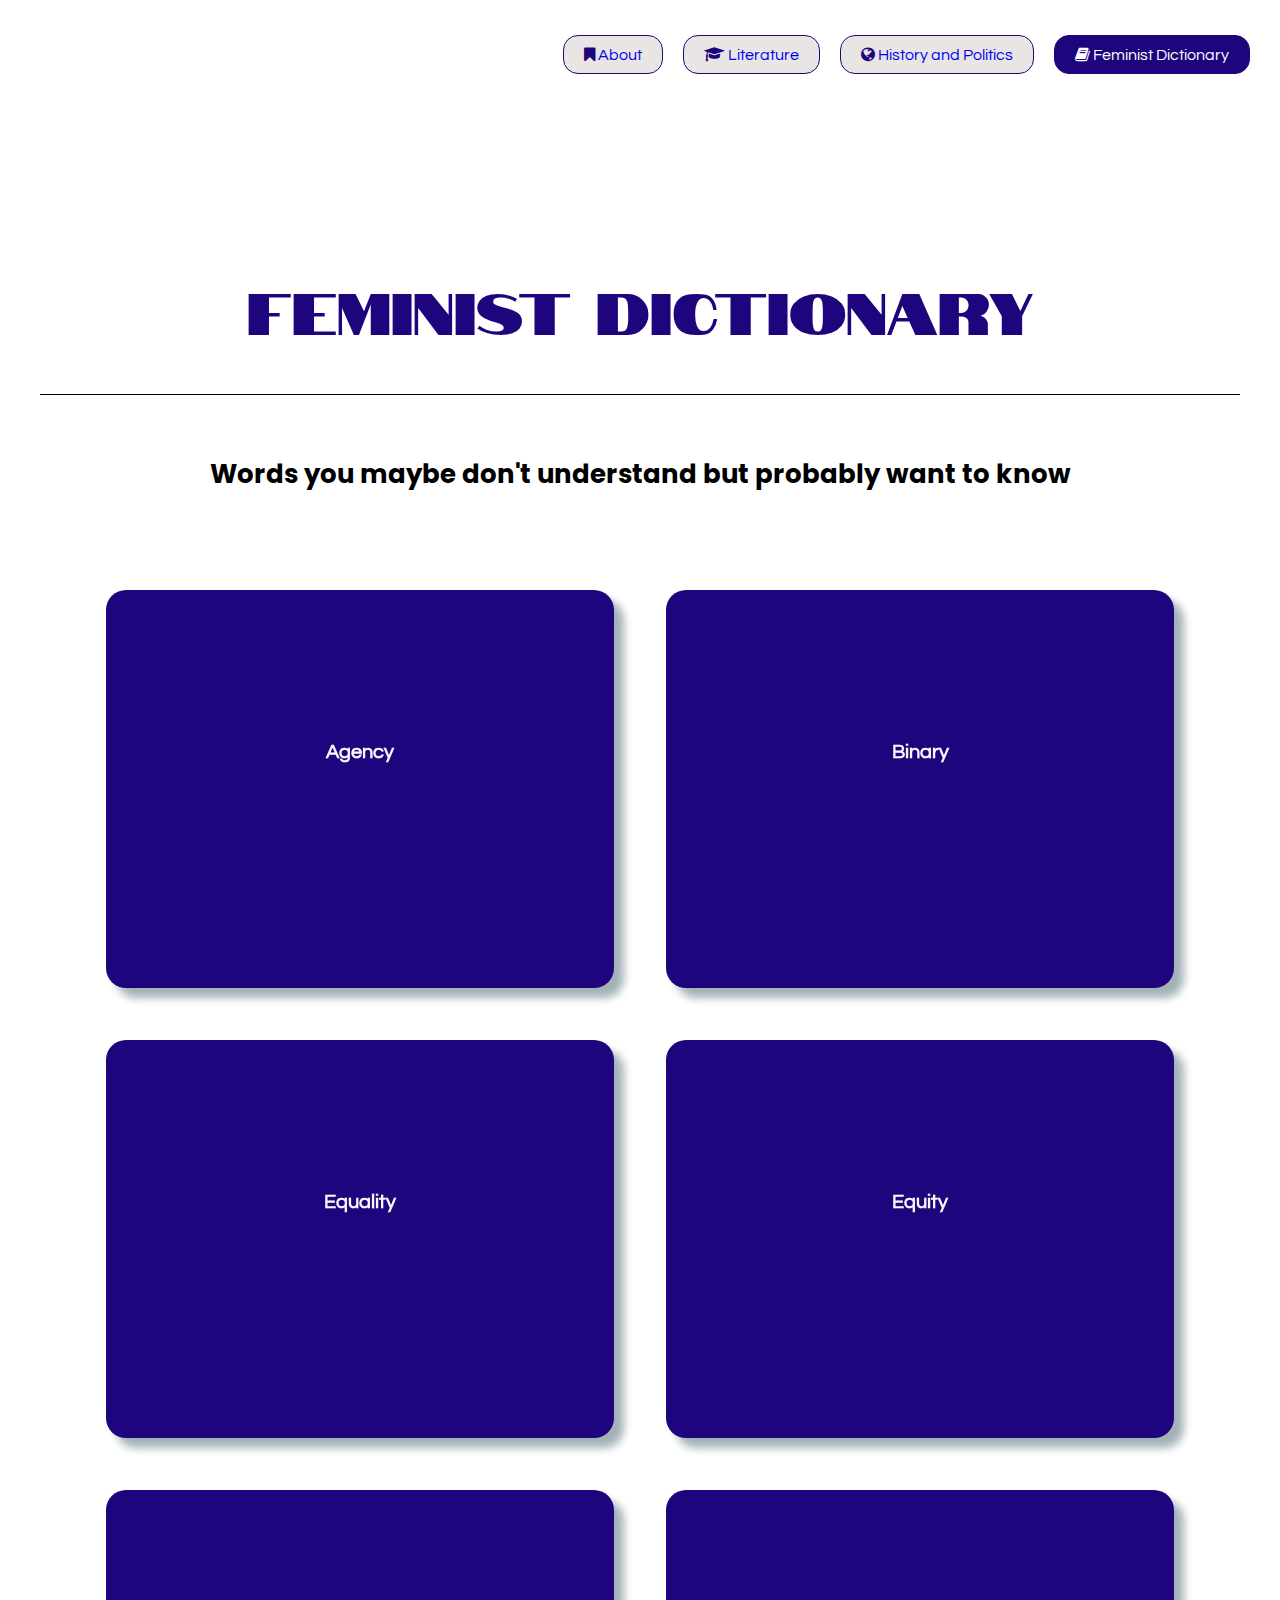
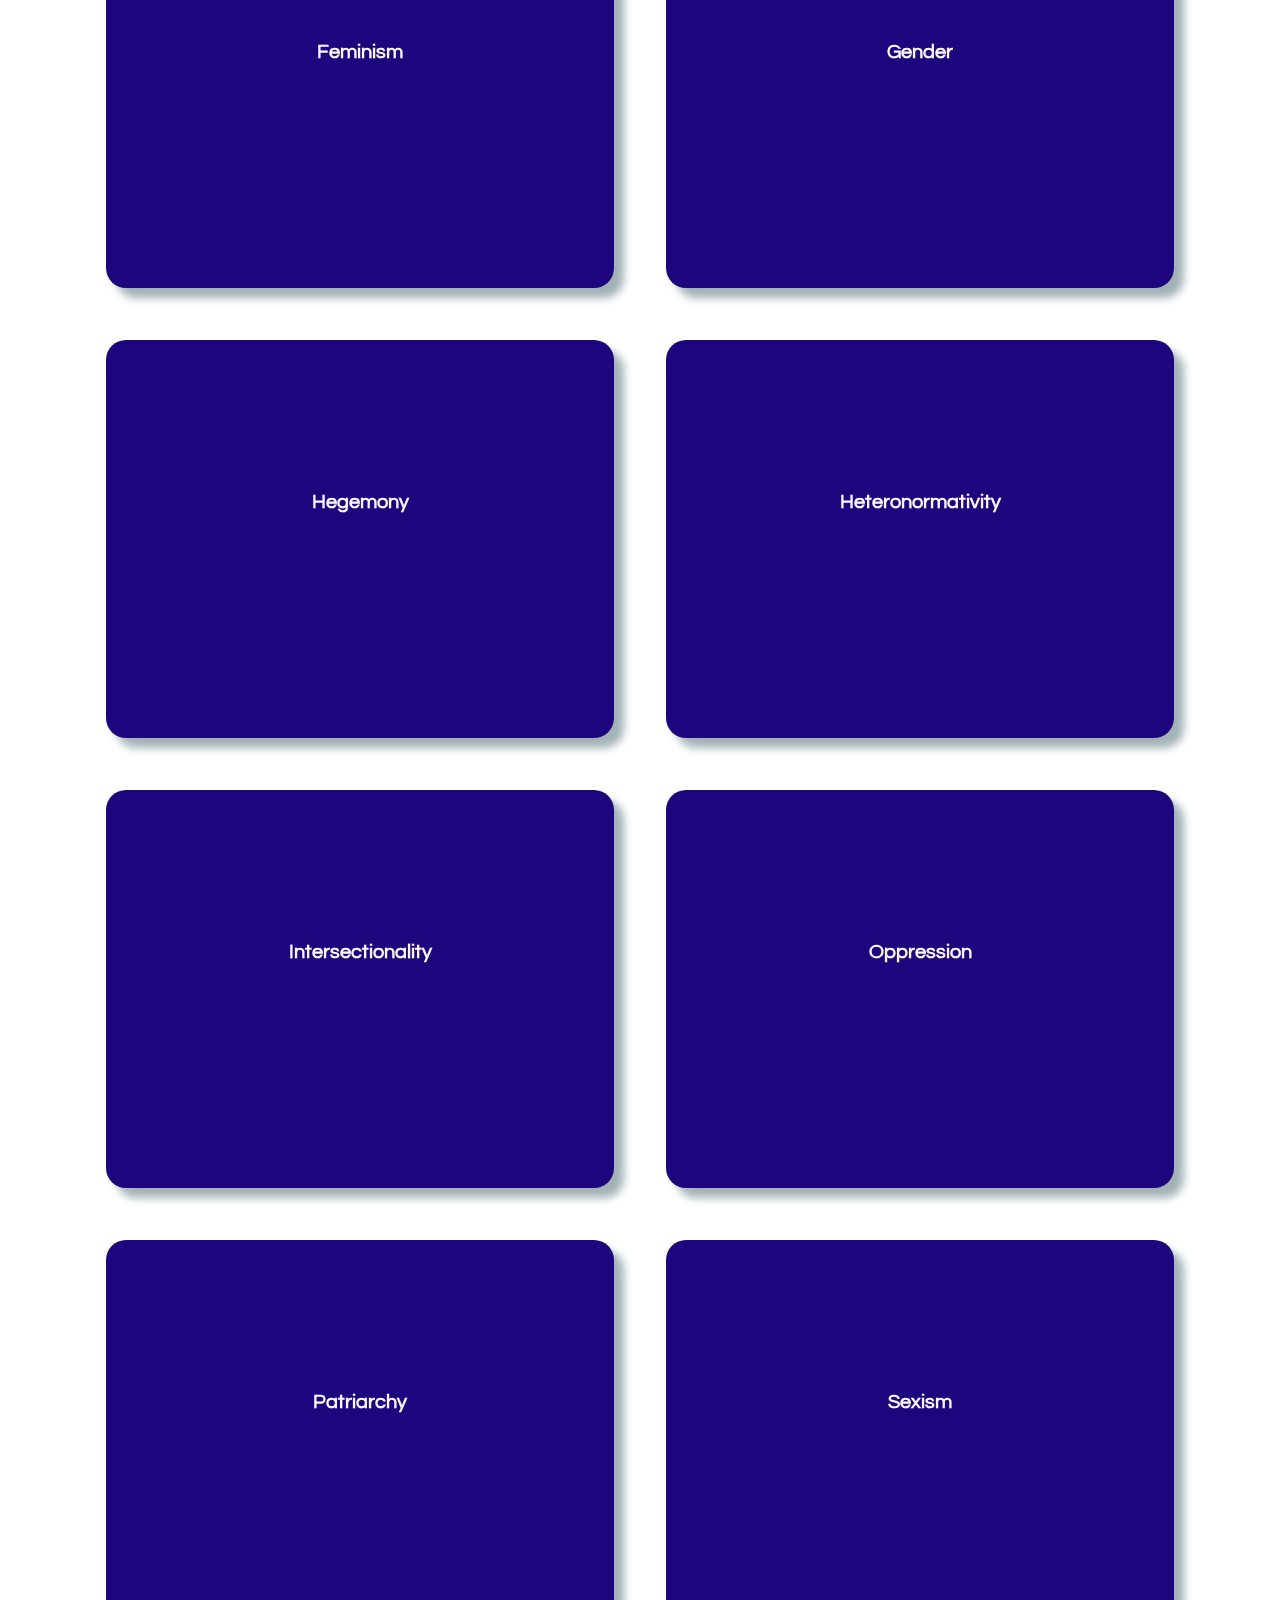
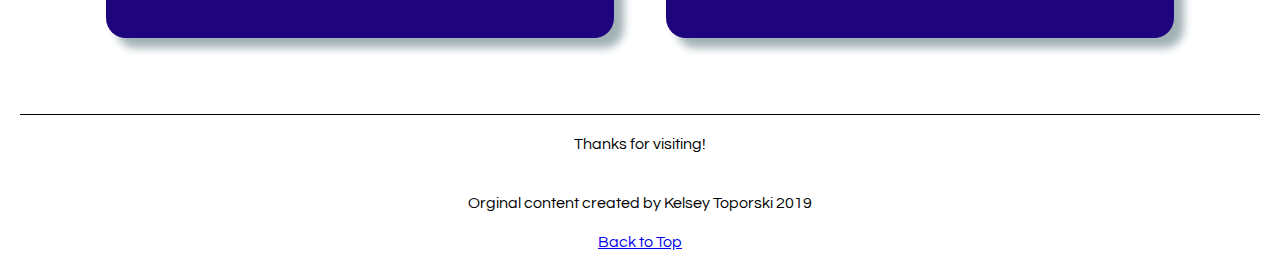
==== femdict.html @ 6056dc14 "Add files via upload" ====
<!DOCTYPE html>
<html lang="en">
<head>
  <meta charset="UTF-8">

  <meta name="viewport" content="width=device-width, initial-scale=1.0">

  <!-- connects to the stylesheets -->
  <link rel="stylesheet" href="css/reset.css">
  <link rel="stylesheet" href="css/style.css">

  <!-- connect to a Google font -->
  <link href="https://fonts.googleapis.com/css?family=Monoton" rel="stylesheet">
  <link href="https://fonts.googleapis.com/css?family=Notable" rel="stylesheet">
  <link href="https://fonts.googleapis.com/css?family=Poppins" rel="stylesheet">
  <link href="https://fonts.googleapis.com/css?family=Questrial" rel="stylesheet">
  <link href="https://fonts.googleapis.com/css?family=Heebo" rel="stylesheet">
  <!-- connect to a Font Aweseom font -->
  <link rel="stylesheet" href="https://cdnjs.cloudflare.com/ajax/libs/font-awesome/4.7.0/css/font-awesome.min.css">
  <!-- connect to a favicon -->

  <title>Women's Web - Dictionary</title>
</head>

<body>
  <a href="#main" class="skip">Skip to main content</a>
  <header>
    <nav>
        <ul>
          <li><a href="index.html"><i class="fa fa-bookmark"></i> About</a></li>
          <li><a href="literature.html"><i class="fa fa-graduation-cap"></i> Literature</a></li>
          <li><a href="history.html"><i class="fa fa-globe"></i> History and Politics</a></li>
          <li><a class="current" href="femdict.html"><i class="fa fa-book active"></i> Feminist Dictionary</a></li>
        </ul>
    </nav>
      <!-- definitions from meriam webster -->
      <!-- interpretations from
            The Dictionary of Feminist Theory - Maggie Humm,
            Key Concepts In Post-Colonial Studies - Ashcroft, Bill, Gareth Griffiths, and Helen Tiffin,
            or myself -->
      <!-- interpretation of equity from https://everydayfeminism.com/2014/09/equality-is-not-enough/ -->
    <h1>Feminist Dictionary</h1>
    <h3>Words you maybe don't understand but probably want to know</h3>

  </header>

  <main>

      <!-- definitions from meriam webster -->
      <!-- interpretations from
            The Dictionary of Feminist Theory - Maggie Humm,
            Key Concepts In Post-Colonial Studies - Ashcroft, Bill, Gareth Griffiths, and Helen Tiffin,
            or myself -->
      <!-- interpretation of equity from https://everydayfeminism.com/2014/09/equality-is-not-enough/ -->

        <div class = "flipcards">
          <div class = "flipbox">
            <div class="flipbox-inner">
              <div class="flipbox-front">
                <h2>Agency<h2>
              </div>
              <div class="flipbox-back">
                  <h3>Definition</h3>
                    <p>the capacity, condition, or state of acting or of exerting power</p>
                  </dd>
                  <h3>Interpretation</h3>
                    <p>
                      Agency refers to the ability to act or perform an action. In contemporary theory, it hinges on the question of whether individuals can freely and autonomously initiate action, or whether the things they do are in some sense determined by the ways in which their identity has been constructed.
                    </p>
            </div>
          </div>
          </div>
          
          <div class = "flipbox">
            <div class="flipbox-inner">
              <div class="flipbox-front">
                <h2>Binary</h2>
              </div>
              <div class = "flipbox-back">
                  <h3>Definition</h3>
                    <p>
                      a division into two groups or classes that are considered diametrically opposite
                    </p>
                  <h3>Interpretation</h3>
                    <p>
                      Two terms which are opposites. For example, rational/irrational, white/black, man/woman. The first term in a binary is often seen as superior to the second. These binaries in turn produce hierarchies of meaning which are then socially institutionalized.
                    </p>
            </div>
          </div>
          </div>
          
          <div class = "flipbox">
            <div class="flipbox-inner">
              <div class="flipbox-front">
                <h2>Equality</h2>
              </div>
            <div class = "flipbox-back">
                <h3>Definition</h3>
                  <p>
                    the quality or state of being equal (where equal is defined as like for each member of a group, class, or society)
                  </p>
                <h3>Interpretation</h3>
                  <p>
                    Equality is based on the idea that no individual should be less equal in opportunity or in human rights than any other.
                  </p>
            </div>
            </div>
          </div>
            
          <div class = "flipbox">
            <div class="flipbox-inner">
              <div class="flipbox-front">
                <h2>Equity</h2>
              </div>
            <div class = "flipbox-back">
                <h3>Definition</h3>
                  <p>
                    justice according to natural law or right
                  </p>
                <h3>Interpretation</h3>
                  <p>
                    Equity is often viewed as the same as equality, but is not. Both revolve around fairness, but while equality is about treating all people the same, equity is about giving people what they need to be successful. Equality assumes that all people start from the same place and needs the same help, and this isn't true. Some people might need more help than others, and equity is about making sure that those people get that help and get on an even playing field so equality works.
                  </p>
            </div>
          </div>
        </div>
          
          <div class = "flipbox">
            <div class="flipbox-inner">
              <div class="flipbox-front">
                <h2>Feminism</h2>
              </div>
              <div class="flipbox-back">
                  <h3>Definition</h3>
                    <p>
                      the theory of the political, economic, and social equality of the sexes
                    </p>
                  <h3>Interpretation</h3>
                    <p>
                      Feminism incorporates both a doctrine of equal rights for women and an ideology of social transformation aiming to create a world for women beyond simple social equality. This may look different for different women, e.g. a black woman and a white woman may not have the same definition of what feminism is, leading to not one but several different "feminisms" existing.
                    </p>
              </div>
            </div>
          </div>
          
          <div class = "flipbox">
            <div class="flipbox-inner">
              <div class="flipbox-front">
                <h2>Gender</h2>
              </div>
              <div class="flipbox-back">
                  <h3>Definition</h3>
                    <p>
                      the behavioral, cultural, or psychological traits typically associated with one sex
                    </p>
                  <h3>Interpretation</h3>
                    <p>
                      Contemporary feminist theory is careful to distinguish between sex and gender. Gender is often seen as a social construct - as a performance that one acts out over life, consciously or not. It is separate from a person's sex, whether or not a person's correlating gender and sex match society's chosen norms, e.g. someone who's sex is assigned as female at birth, and the person's chosen gender identity is female/woman/etc. as well.
                    </p>
            </div>
          </div>
          </div>
      
          <div class = "flipbox">
            <div class="flipbox-inner">
              <div class="flipbox-front">
                <h2>Hegemony</h2>
              </div>
              <div class="flipbox-back">
                  <h3>Definition</h3>
                    <p>
                      the social, cultural, ideological, or economic influence exerted by a dominant group
                    </p>
                  <h3>Interpretation</h3>
                    <p>
                      Fundamentally, hegemony is the power of the ruling class to convince other classes that their interests are the interests of all.  Domination is thus exerted not by force, nor even necessarily by active persuasion, but by a more subtle and inclusive power over the economy, and over state apparatuses such as education and the media, by which the ruling class's interest is presented as the common interest and thus comes to be taken for granted.
                    </p>
              </div>
            </div>
          </div>

          <div class = "flipbox">
            <div class="flipbox-inner">
              <div class="flipbox-front">
                <h2>Heteronormativity</h2>
              </div>
            <div class="flipbox-back">
              <h3>Definition</h3>
                <p>
                  the attitude that heterosexuality is the only normal and natural expression of sexuality
                </p>
              <h3>Interpretation</h3>
                <p>
                  Heteronormativity plays into several different aspects of our lives, and revolves around people believing that there isn't and shouldn't be anything outside the binary of male and female, regarding sex and gender, and that these two categories should have certain characteristics, such as males being masculine, females being nurturing, and males only being attracted to females and vice versa. Homophobia often stems from heteronormative beliefs.
                </p>
              </div>
            </div>
          </div>

          <div class = "flipbox">
            <div class="flipbox-inner">
              <div class="flipbox-front">
                <h2>Intersectionality</h2>
              </div>
              <div class="flipbox-back">
                  <h3>Definition</h3>
                    <p>
                      the complex, cumulative way in which the effects of multiple forms of discrimination (such as racism, sexism, and classism) combine, overlap, or intersect especially in the experiences of marginalized individuals or groups
                    </p>
                  <h3>interpretation</h3>
                    <p>
                      Important in the sense that people can't be narrowed down to one factor of their identity, as there are several different pieces that are part of the whole. For example, many black women feel like they are never "just a woman" or "just black", but "a black woman". This is because both identities are crucial to how they are treated by society.
                    </p>
                    <p>
                      The law does a poor job of taking intersectionality into consideration, often ignoring overlapping discrimination that comes with different identities. Again with black women as an example, the law either views them as only a woman, and bases judgement off of the discrimination white women may or may not recieve, or views them as a black person, and bases judgement off of the discrimination a black man may or may not recieve, but can't comprehend the unique dual discrimination of both of these identities.
                    </p>
                </div>
              </div>
          </div>
          
          <div class = "flipbox">
            <div class="flipbox-inner">
              <div class="flipbox-front">
                <h2>Oppression</h2>
              </div>
              <div class="flipbox-back">
                <h3>Definition</h3>
                  <p>
                    unjust or cruel exercise of authority or power
                  </p>
                <h3>Interpretation</h3>
                  <p>
                    Women's oppression is the experience of sexism as a system of domination.
                  </p>
                </div>
              </div>
          </div>

          <div class = "flipbox">
            <div class="flipbox-inner">
              <div class="flipbox-front">
                <h2>Patriarchy</h2>
              </div>
              <div class="flipbox-back">
                  <h3>Definition</h3>
                    <p>
                      control by men of a disproportionately large share of power
                    </p>
                  <h3>Interpretation</h3>
                    <p>
                      A system of male authority which oppresses women through its social, political and economic institutions. In any of the historical forms that patriarchal society takes, a sex-gender system and a system of economic discrimination operate simultaneously. Patriarchy has power from men's greater access to, and mediation of, the resources and rewards of authority structures inside and outside the home.
                    </p>
                </div>
              </div>
          </div>

          <div class = "flipbox">
            <div class="flipbox-inner">
              <div class="flipbox-front">
                <h2>Sexism</h2>
              </div>
            <div class="flipbox-back">
                <h3>Definition</h3>
                  <p>
                    prejudice or discrimination based on sex
                  </p>
                <h3>Interpretation</h3>
                  <p>
                    In conventional sociology "sex role" is a social role allocated to men and to women on a basis of biological sex. Feminist theory argues that gender associated behavior is linked arbitrarily by society to each biological sex. Women are given expressive traits and men instrumental traits. Sex roles are a form of oppression because they keep women from social activity.
                  </p>
              </div>
            </div>
          </div>

      <script>
        var flipboxes = document.getElementsByClassName("flipbox");

        for (var i = 0; i < flipboxes.length; i++) {
            flipboxes[i].addEventListener("click", function() {
                this.querySelector(".flipbox-inner").classList.add("touchstart");
            });
        }
      </script>

    </main>

    <footer>
      <p class="thanks">
        Thanks for visiting! <i class="far fa-grin"></i>
      </p>
      <p>Orginal content created by Kelsey Toporski 2019</p>

      <a href="#top" class="tops">Back to Top</a>
    </footer>

</body>
</html>
---- css/style.css ----
a.skip{
    background: white;
    padding: 6px;
    -webkit-transition: top 1s ease-out;
    transition: left 1s ease-out;
    z-index: 1;
    position: absolute;
    left: 0px;
    top: -30px;
}

a.skip:focus{
    border: 2px solid #1e047d;
    top: 30px;
    justify-items: left;
}

nav ul {
        display: flex;
        flex-direction: column;
        justify-content: space-between;
        flex-wrap: wrap;
        padding: 30px 10px;
}

nav ul li a{
        display: block;
        text-decoration: none;
        padding: 10px 20px;
        margin: 5px 0px;
        border: 2px solid #1e047d;
        font-family: "Questrial", Verdana, Helvetica;
        background: #d4cccc82;
        border: none;
        border-radius: 15px;
        width: 100%;
}

nav ul li a:hover, a:focus{
        color: white;
        background-color: #1e047d;
        border: #1e047d 1px solid;
        border-radius: 15px;
}

nav ul li a.current{
        color: white;
        background-color: #1e047d;
        border: #1e047d 1px solid;
        border-radius: 15px;
}

main{
    margin: 0px 20px;
    line-height: 1.2;
}


.fa{
    position: relative;
    color: #1e047d;
}

/* .card.fa{
    left: 230px;
    top: -200px;
} */

.fa:hover, :focus, .active{
    color: #ffffff;
}

p{
    padding: 20px;
    font-family: "Questrial", Verdana, Helvetica;
    /* text-transform: capitalize; */
} 

h1{
    font-size: 45px;
    color: #1e047d;
    font-style: bold;
    text-align: center;
    padding-top: 120px;
    margin: 20px;
    padding-bottom: 50px;
    font-family: "Notable", Helvetica, sans-serif;
    border-bottom: black 1px solid;
}

#index-header{
    background: url(../images/women_march_pano_2.jpg);
    background-attachment: fixed;
    background-position: center;
    background-repeat: no-repeat;
    background-size: cover;
    min-height: 450px;
}

.title h1{
    color: #1e047d;
    font-family: "Monoton", Helvetica, sans-serif;
    margin-top: auto;
    margin-bottom: auto;
    font-size: 400%;
    border-bottom: black 0px solid;
}

@keyframes slidein {
  from {
    display: inline;
    opacity: 0.7;
    font-size: 400%;
    }
  to {
    display: inline;
    opacity: 0.1;
    font-size: 920%;}
}

@keyframes blinker{
    0%{
        opacity: 0;
      }
    25%{
        opacity: 0.4;
      }
    50%{
        opacity: 0.7;
      }
    100%{
        opacity: 0;
      }
}

.title h1{
  animation-name: slidein, blinker;
  animation-iteration-count: 1, 6;
  animation-delay: -0.1s, 5s;
  animation-duration: 5s, 200ms;
  animation-direction: reverse, normal;
}

h2{
    font-family: "Poppins", Verdana, sans-serif;
    font-weight: bold;
    font-size: 32px;
    margin: 20px;
    text-align: center;
}

ul li{
    font-family: "Poppins", Verdana, sans-serif;
}

header h2{
    text-align: center;
}

h3{
    font-size: 26px;
    padding: 20px;
    font-weight: bold;
    font-family: "Poppins", Verdana, sans-serif;
    text-align: center;
}

.flipbox-back h3{
    color: #ffffff;
    font-size: 15px;
    font-weight: bold;
}

.cards{
    display: grid;
    grid-template-columns: 1fr;
    row-gap: 30px;
    padding: 10px;
}

.card{
    border: 2px solid #1e047d;
    border-radius: 20px;
    padding: 30px 20px;
    place-items: center;
}

.card p{
    color: #ffffff;
    position: relative;
    bottom: none;
}

.card i{
    position: relative;
    bottom: -45px;
    font-size: x-large;
}

.card h2{
    margin-left: 30px;
    font-family: "Notable", Helvetica, sans-serif;
    color: #1e047d;
}

.card p{
    position: relative;
    bottom: 10px;
    color: #1e047d;
}

.row{
    display: grid;
    grid-template-columns: 1fr;
    /* grid-template-rows: 1fr 2fr; */
    border: 3px solid whitesmoke;
    box-shadow: 10px 10px 12px #e7e6e6;
    border-radius: 25px;
    margin: 30px 20px;
}

.column2 img{
    display: block;
    grid-column: 1;
    width: 40%;
    height: 80%;
    margin-bottom: 10px;
    margin-left: auto;
    margin-right: auto;
}

.column1{
    padding-top: 60px;
}


.row h2{
    text-align: center;
    font-family: "Notable", Verdana, sans-serif;
    color:#1e047d;
}

.row ul{
    padding: 40px;
    list-style: circle;
}

.column2{
    background: linear-gradient(
        to top, 
        #ffffff 0%, 
        #ffffff 30%, 
        #c8c2dd 30%, 
        #c8c2dd 100%);
    border-radius: 25px 25px 0px 0px;
}

.flipbox-front h2{
    color: #f9f7fa;
    font-family: "Notable", Helvetica, sans-serif;
    text-align: center;
    margin-top: auto;
    margin-bottom: auto;
    padding: 15px;
    font-size: 18px;
}

.flipbox-back h3{
    padding: 7px 20px;
}

img{
    width: 40%;
    height: 50%;
    padding: 5px;
    border: #7a60d8 6px solid;
    border-radius: 25px;
    opacity: 1;
}

.row:nth-child(even) .column img {
    opacity: 0.5;
  }
  
.row:nth-child(odd) .column img {
    opacity: 1;
  }

footer{
    border-top: black 1px solid;
    font-family: "Questrial", Helvetica, sans-serif;
    line-height: 1.2;
    text-align: center;
    margin: 20px;
}

.flipcards{
    display: flex;
    flex-wrap: wrap;
}

.flipbox {
    flex: 50%;
    margin: 30px;
}

.flipbox-back p{
    color: #fbfbfb;
    padding: 20px;
}

.flipbox-front h3{
    padding: 20px;
}

.flipbox {
    background-color: #1e047d;
    border-radius: 20px;
    color: black;
  }

@media screen and (min-width: 800px){


    nav ul {
        flex-direction: row;
        justify-content: space-between;
    }

    nav ul li a{
        border: #1e047d 1px solid;
    }

    h1{
        font-size: 50px;
    }

    .row{
        display: grid;
        /* grid-template-rows: 0.5fr 2fr; */
        grid-template-columns: 1fr 1fr;
    }

    .card.fa{
        position: relative;
        left: 330px;
        top: 10px;
    }

    .row h2{
        grid-row: 1;
    }

    .column1{
        grid-column: 2;
    }

    .column2{
        border-radius: 25px 0px 0px 25px;
        background: #c8c2dd;
    }

    .column2 img{
    grid-column: 1;
    display: block;
    width: 90%;
    height: 40%;
    margin-top: 30%;
    margin-left: 20px;
    margin-bottom: auto;

    }

    .flipbox {
        flex: 40%;
        margin: 25px;
    }
    
    .flipbox {
        background-color: transparent;
        width: 350px;
        height: 400px;
        border: 1px solid white;
        border-radius: 20px;
        perspective: 1000px; 
      }
    
      .flipbox-inner {
        position: relative;
        width: 100%;
        height: 100%;
        transition: transform 1.1s;
        transform-style: preserve-3d;
      }
      
      .flipbox:hover .flipbox-inner, .flipbox:active .flipbox-inner, .flipbox:active .flipbox-inner.touchstart {
        transform: rotateY(180deg);
    }
      
      .flipbox-front, .flipbox-back {
        position: absolute;
        width: 100%;
        height: 100%;
        backface-visibility: hidden;
      }
    
      .flipbox-front h2{
        text-align: center;
        color: #f9f7fa;
        font-family: "Questrial", Helvetica, sans-serif;
        padding: 150px 20px;
        font-style: bold;
        font-size: 20px;
      }
      
      .flipbox-front {
        background-color: #1e047d;
        border-radius: 20px;
        box-shadow: 10px 10px 9px #a2b2b7;
        color: black;
      }
      
      .flipbox-back {
        background-color: #195da6a0;
        border-radius: 20px;
        color: white;
        transform: rotateY(180deg);
      }

      .flipbox-back h3{
        padding: none;
    }

      .flipbox-back p{
        color: black;
        font-family: "Questrial", Helvetica, sans-serif;
        font-size: 12px;
      }

}

@media screen and (min-width: 1024px){

    nav ul {
        flex-direction: row;
        justify-content: flex-end;
        margin-right: 20px;
    }

    nav ul li{
        margin-left: 20px;
    }

    nav ul li a{
        border: #1e047d 1px solid;
    }

    h1{
        font-size: 58px;
        margin: 40px;
    }

    main{
        margin: 50px 80px;
    }

    .container{
        display: grid;
        grid-template-columns: 1fr 1fr;
    }

    .row{
        grid-template-columns: 1fr;
    }

    /* .column2 img{
        display: block;
        width: 90%;
        height: 60%;
    } */

    .card.fa{
        left: 0px;
        top: 50px;
    }

    .column2 img{
        display: block;
        width: 50%;
        height: 50%;
        margin-bottom: 10px;
        margin-top: 0px;
        margin-left: auto;
        margin-right: auto;
        margin-top: 50px;
        /* margin-bottom: 100px; */
    }

    .column1{
    grid-column: 1;
    padding-top: 0px;
    padding-bottom: auto;
    background: #ffffff;
    /* background: linear-gradient(
        to top, 
        #ffffff 0%, 
        #ffffff 20%, 
        #edebf1 40%, 
        #d8d4e4 100%); */
    border-radius: 0px 0px 25px 25px;
    }

    .column2{
        background: #ffffff;
    }

    img{
        border: #1e047d 3px dashed;
    }

    img:hover{
        border: #7a60d8 6px solid;
        border-radius: 25px;
    }

    .row:nth-child(even) .column img:hover{
        opacity: 1;
      }

    .cards{
        grid-template-columns: 1fr 1fr 1fr;
        grid-template-rows: 1fr;
        column-gap: 30px;
    }

    .card{
        border: 2px solid #1e047d;
        padding: 20px;
    }

    .card p{
        opacity: 0;
        text-align: center;
        padding-top: 30px;
        padding-left: 30px;
        padding-right: 30px;
        position: relative;
        bottom: -2000px;
    }

    .card h2{
        color: #1e047d;
        text-align: center;
        width: 100%;
        margin: 0px;
        position: relative;
        bottom: -90px;
    }

    .card i{
        display: inline-block;
        width: 100%;
        font-size: xxx-large;
        text-align: center;
        position: relative;
        bottom: -90px;
    }

    .card {
        box-shadow: inset 0 0 0 0 #1e047d;
        color: #1e047d;
        transition: color .4s ease-in-out, box-shadow .4s ease-in-out;
      }

    @keyframes textslidein {
        from {
            position: relative;
            bottom: -2000px;
          }
        to {
            position: relative;
            bottom: 0px;
        }
      }

    @keyframes headerslidein {
        from {
            position: relative;
            bottom: -90px;
          }
        to {
            position: relative;
            bottom: 30px;
        }
      }

    @keyframes iconerase {
        from {
            opacity: 1;
          }
        to {
            opacity: 0;
        }
      }

    .card:hover .card i{
        animation-name: iconerase;
        animation-iteration-count: 1;
        animation-duration: 100ms;
        animation-direction: normal;
        }


    .card:hover {
        box-shadow: inset 0 -600px 0 0 #1e047d;
    }

    .card:hover p{
        color: #fff;
        opacity: 1;
    }

    .card:hover p{
        animation-name: textslidein;
        animation-iteration-count: 1;
        animation-duration: 400ms;
        animation-direction: normal;
        animation-fill-mode: forwards;
        }
    
    .card:hover h2{
            color: #ffffff;
            animation-name: headerslidein;
            animation-iteration-count: 1;
            animation-duration: 400ms;
            animation-direction: normal;
            animation-fill-mode: forwards;
            }


    .card:hover i{
        animation-name: iconerase;
        animation-iteration-count: 1;
        animation-duration: 200ms;
        animation-direction: normal;
        animation-fill-mode: forwards;
    }

}


@media screen and (prefers-reduced-motion: reduce){
    html{
              scroll-behavior: auto; 
    }

    a.skip {
              -webkit-transition: initial; 
              transition: initial; 
    }

    .title{
              background-attachment: initial;
    }

    .title h1{
        animation: none !important;
    }

}
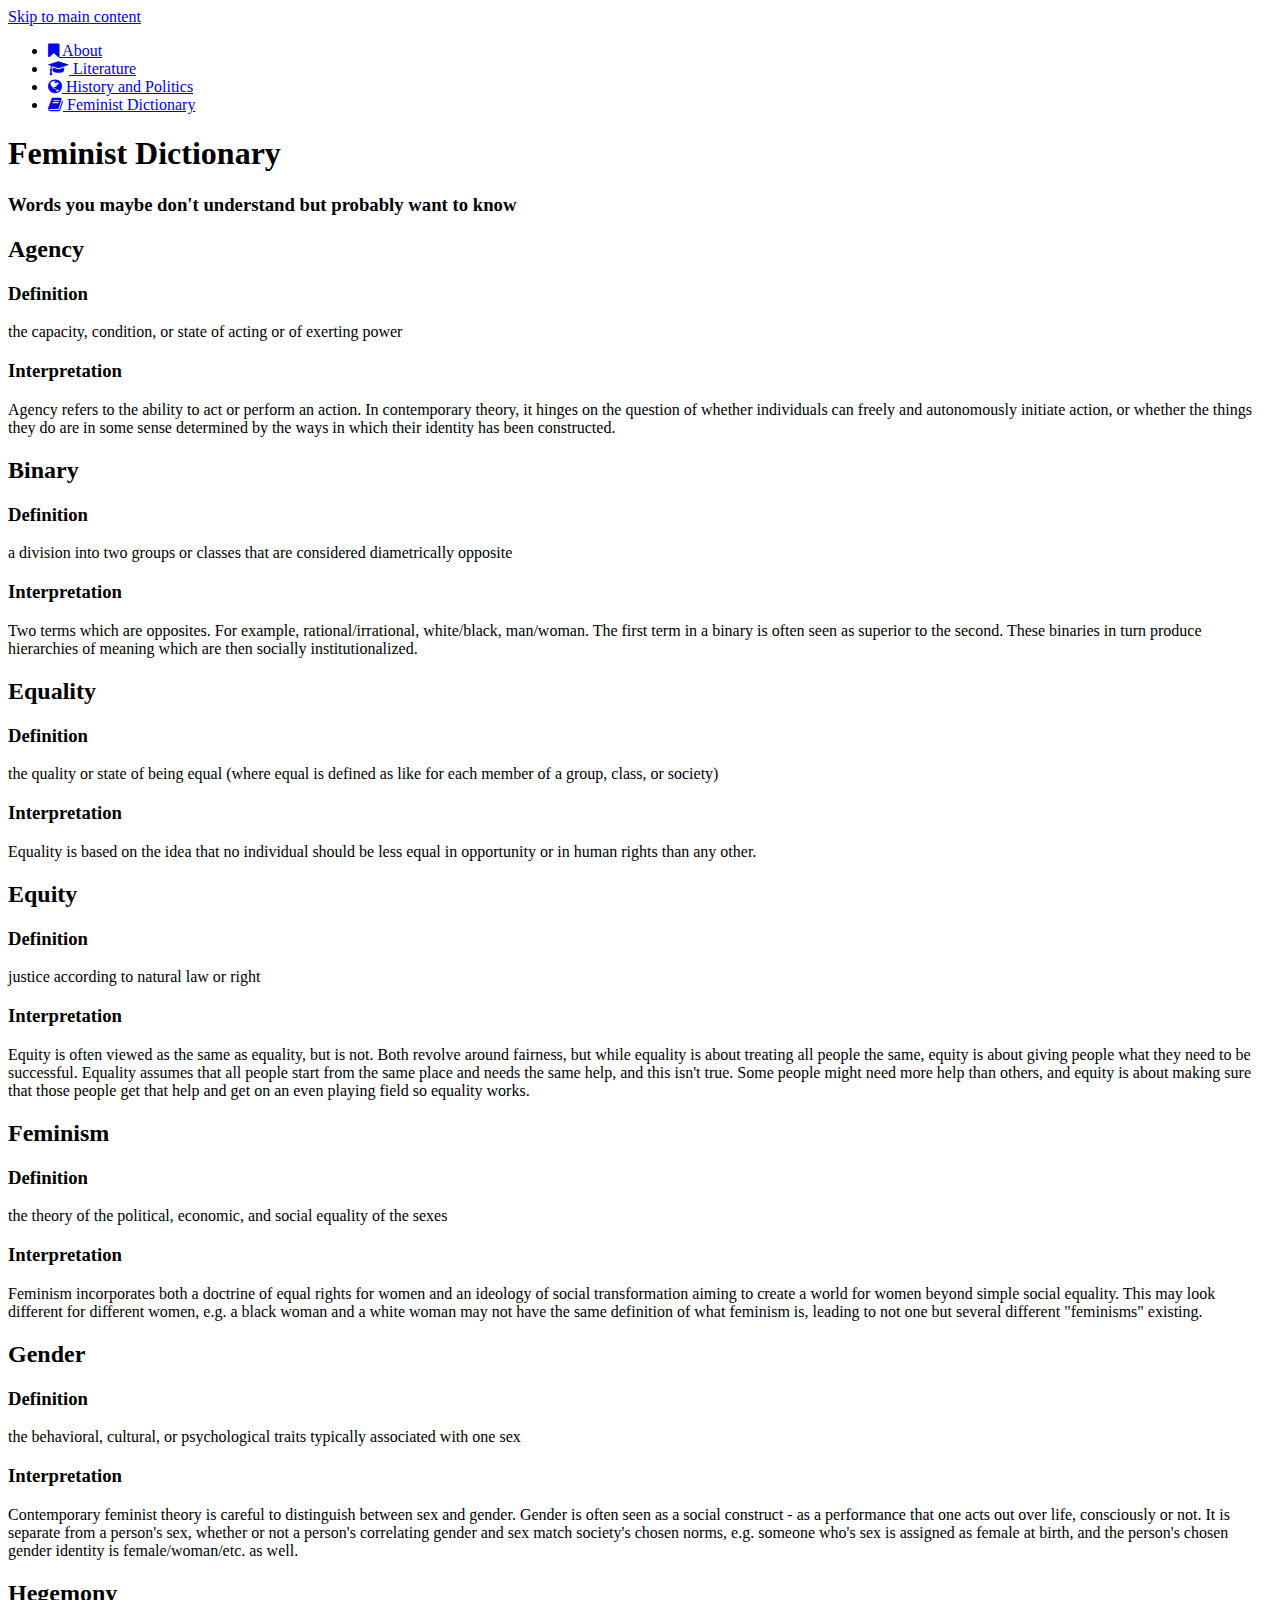
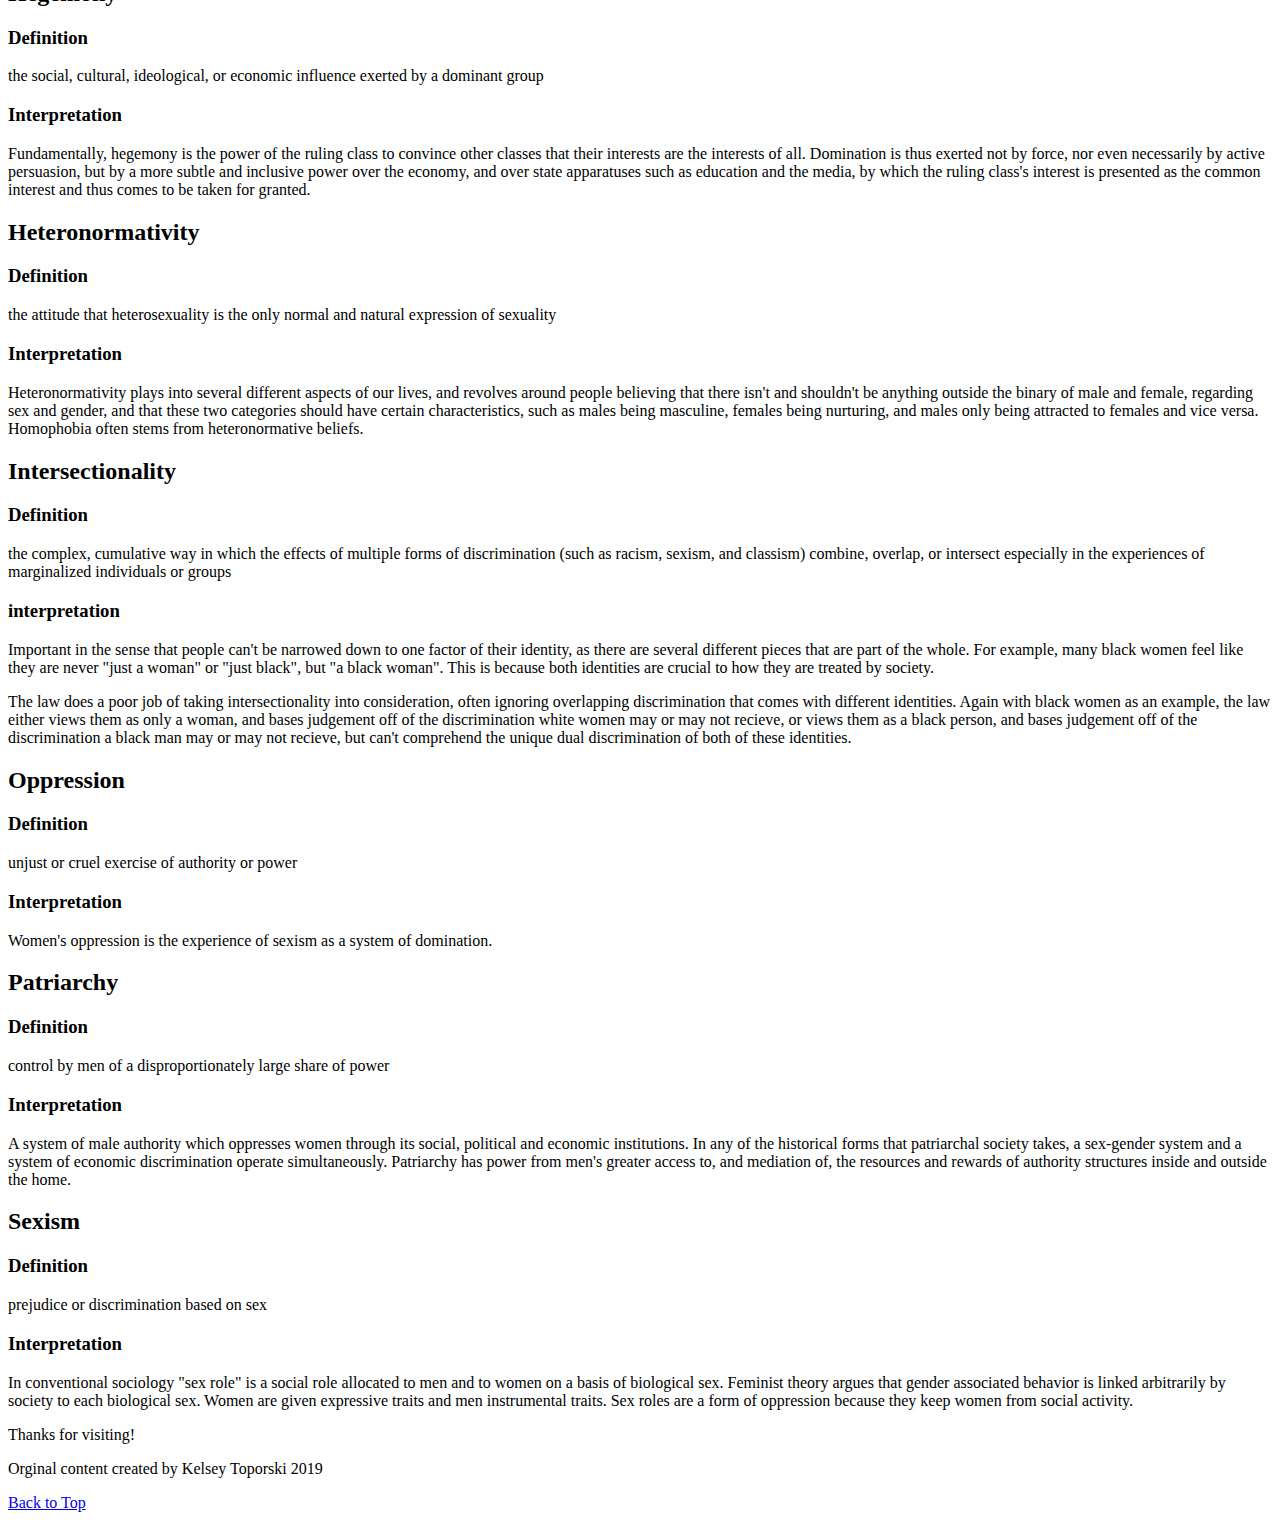
==== commit 682f1208: "Update femdict.html" ====
--- a/femdict.html
+++ b/femdict.html
@@ -14,7 +14,6 @@
   <link href="https://fonts.googleapis.com/css?family=Notable" rel="stylesheet">
   <link href="https://fonts.googleapis.com/css?family=Poppins" rel="stylesheet">
   <link href="https://fonts.googleapis.com/css?family=Questrial" rel="stylesheet">
-  <link href="https://fonts.googleapis.com/css?family=Heebo" rel="stylesheet">
   <!-- connect to a Font Aweseom font -->
   <link rel="stylesheet" href="https://cdnjs.cloudflare.com/ajax/libs/font-awesome/4.7.0/css/font-awesome.min.css">
   <!-- connect to a favicon -->
@@ -44,7 +43,7 @@
 
   </header>
 
-  <main>
+  <main tabindex="0">
 
       <!-- definitions from meriam webster -->
       <!-- interpretations from
@@ -57,18 +56,17 @@
           <div class = "flipbox">
             <div class="flipbox-inner">
               <div class="flipbox-front">
-                <h2>Agency<h2>
+                <h2>Agency</h2>
               </div>
               <div class="flipbox-back">
                   <h3>Definition</h3>
                     <p>the capacity, condition, or state of acting or of exerting power</p>
-                  </dd>
                   <h3>Interpretation</h3>
                     <p>
                       Agency refers to the ability to act or perform an action. In contemporary theory, it hinges on the question of whether individuals can freely and autonomously initiate action, or whether the things they do are in some sense determined by the ways in which their identity has been constructed.
                     </p>
-            </div>
-          </div>
+              </div>
+            </div>
           </div>
           
           <div class = "flipbox">
@@ -85,8 +83,8 @@
                     <p>
                       Two terms which are opposites. For example, rational/irrational, white/black, man/woman. The first term in a binary is often seen as superior to the second. These binaries in turn produce hierarchies of meaning which are then socially institutionalized.
                     </p>
-            </div>
-          </div>
+              </div>
+            </div>
           </div>
           
           <div class = "flipbox">
@@ -103,7 +101,7 @@
                   <p>
                     Equality is based on the idea that no individual should be less equal in opportunity or in human rights than any other.
                   </p>
-            </div>
+              </div>
             </div>
           </div>
             
@@ -157,8 +155,8 @@
                     <p>
                       Contemporary feminist theory is careful to distinguish between sex and gender. Gender is often seen as a social construct - as a performance that one acts out over life, consciously or not. It is separate from a person's sex, whether or not a person's correlating gender and sex match society's chosen norms, e.g. someone who's sex is assigned as female at birth, and the person's chosen gender identity is female/woman/etc. as well.
                     </p>
-            </div>
-          </div>
+              </div>
+            </div>
           </div>
       
           <div class = "flipbox">
@@ -271,6 +269,7 @@
               </div>
             </div>
           </div>
+        </div>
 
       <script>
         var flipboxes = document.getElementsByClassName("flipbox");
@@ -282,7 +281,7 @@
         }
       </script>
 
-    </main>
+  </main>
 
     <footer>
       <p class="thanks">
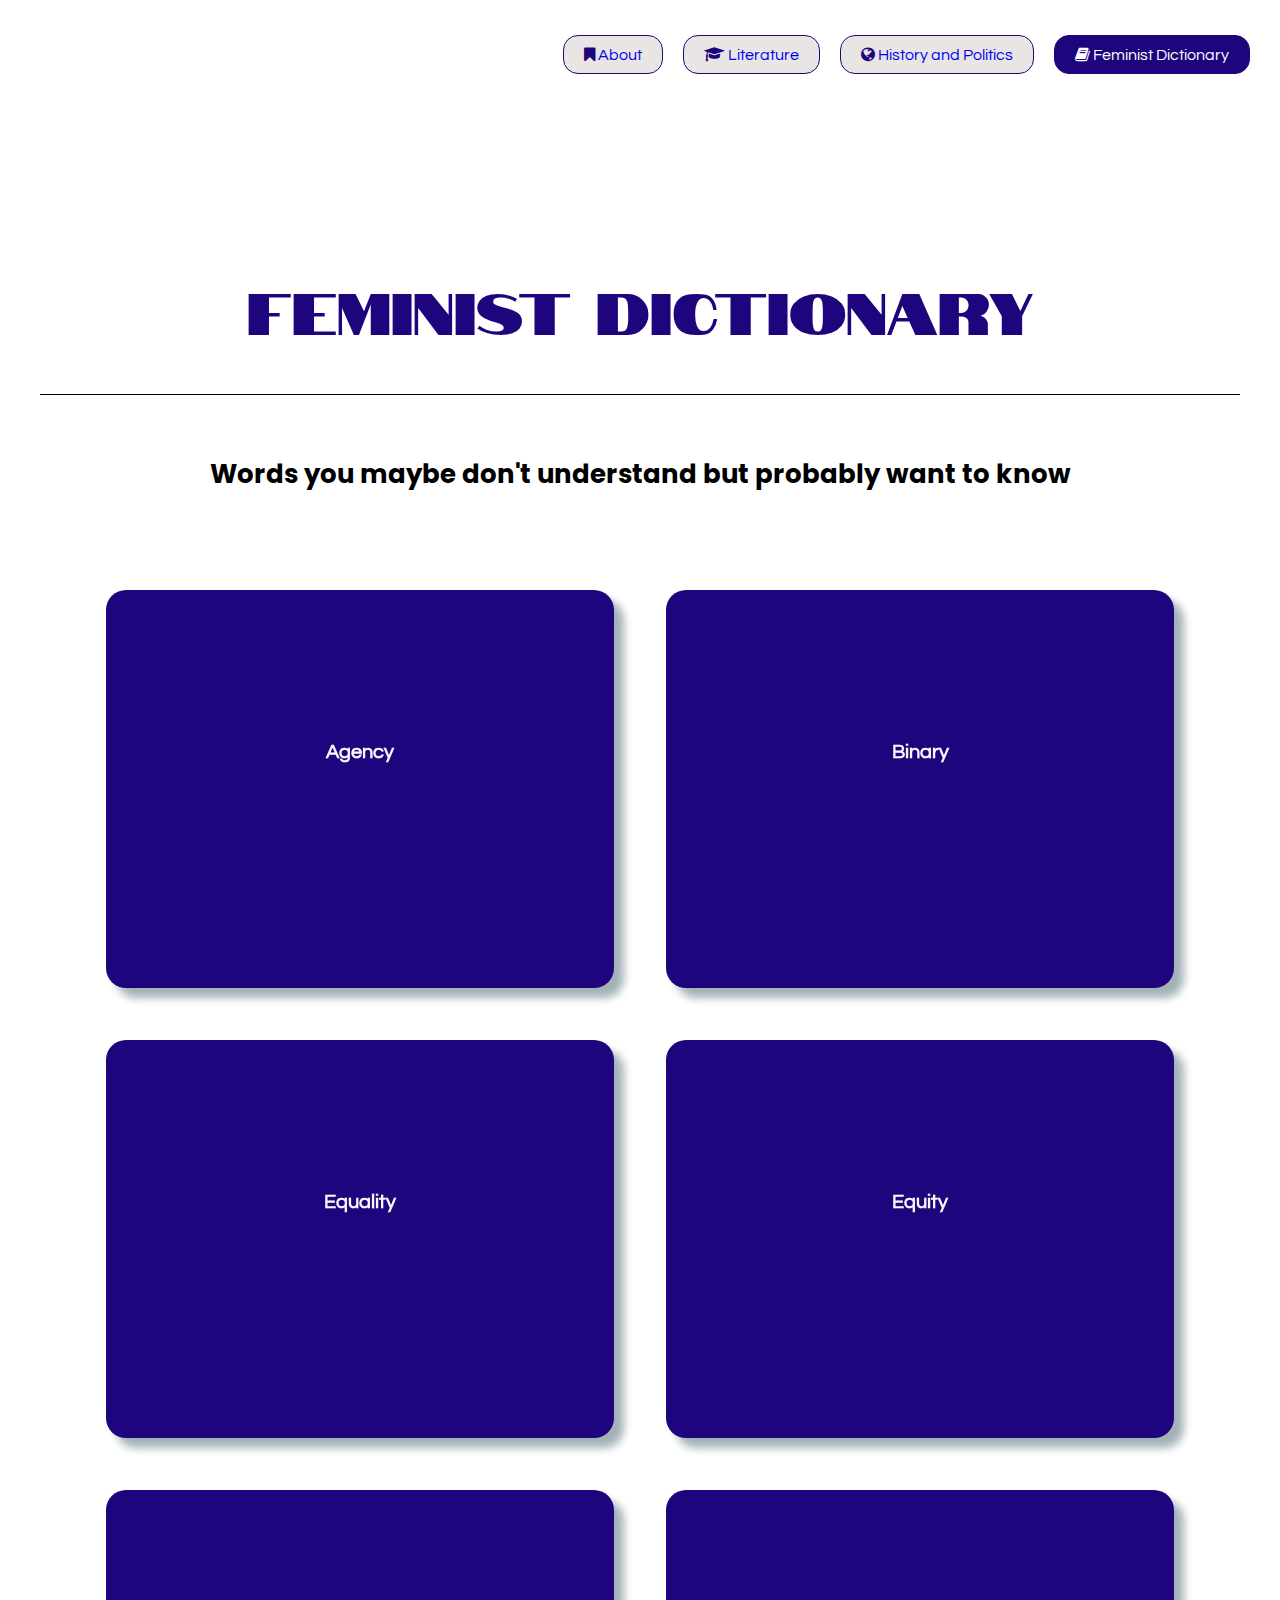
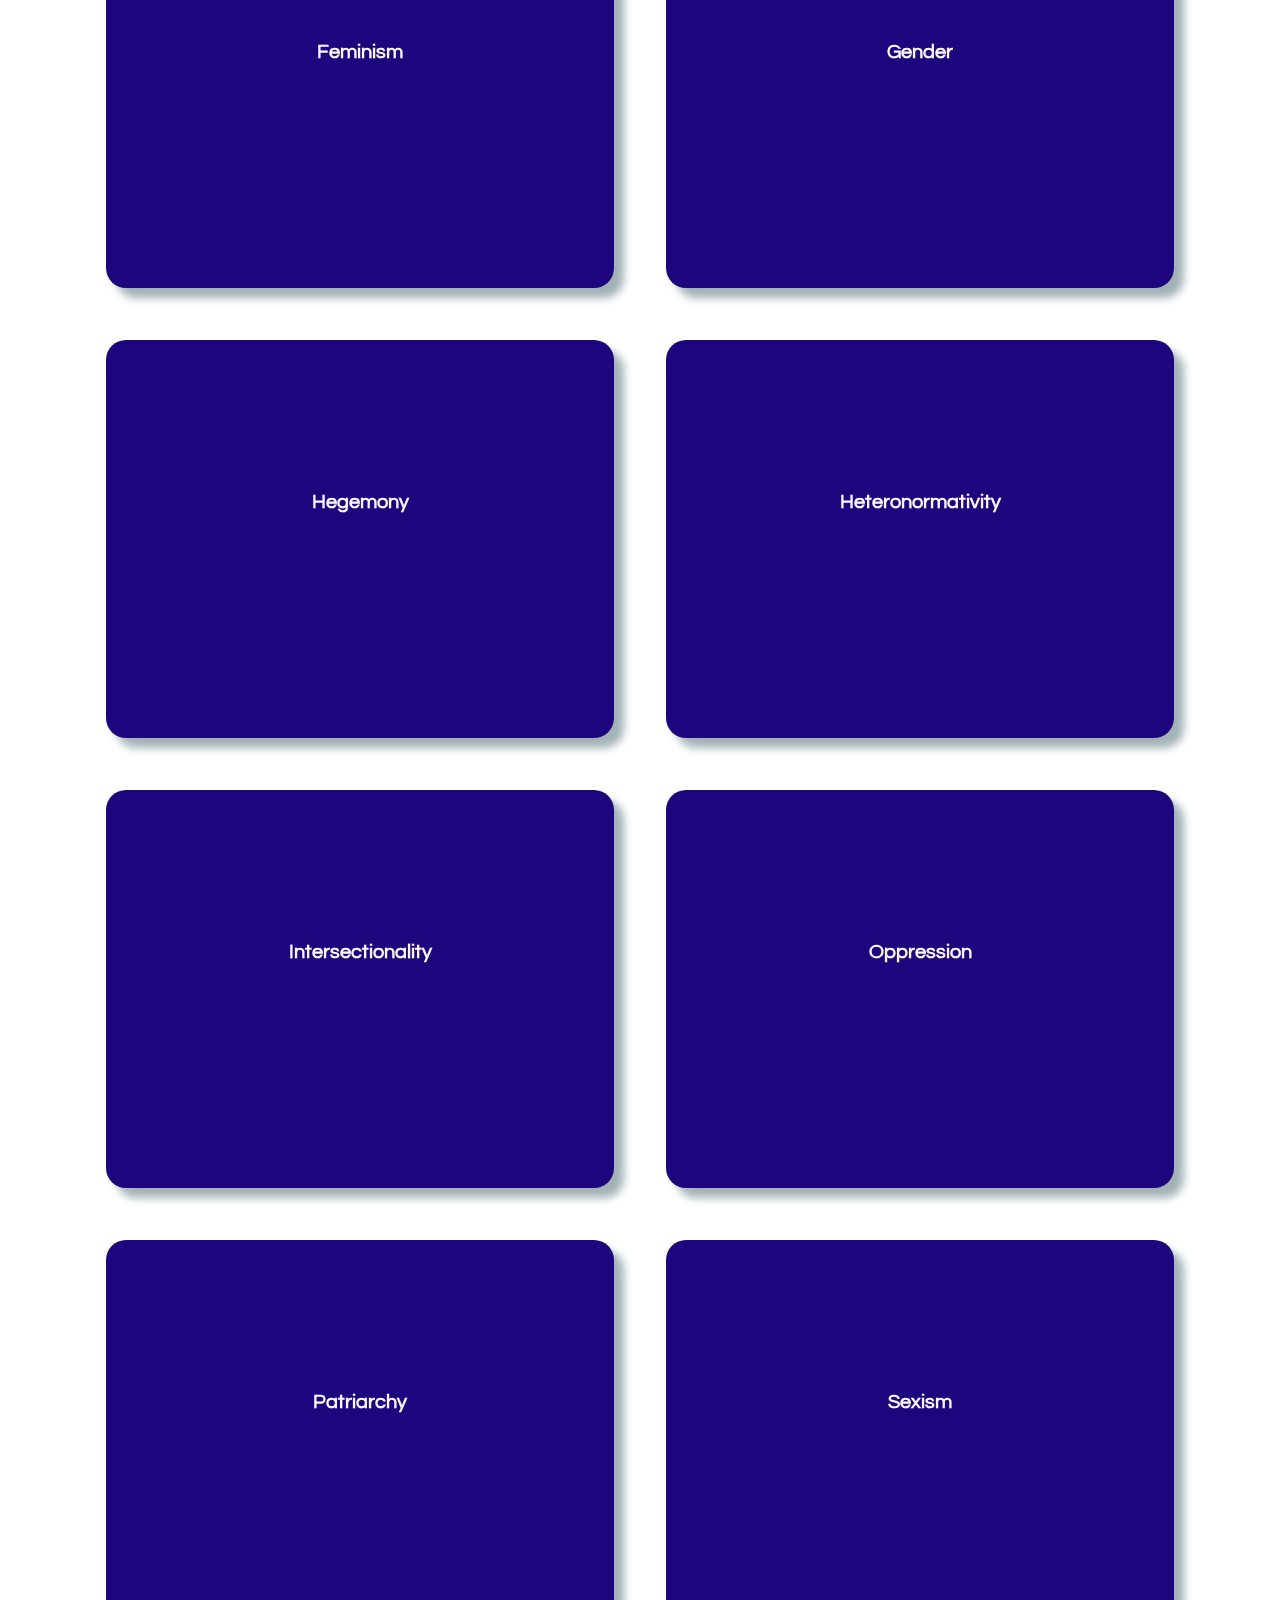
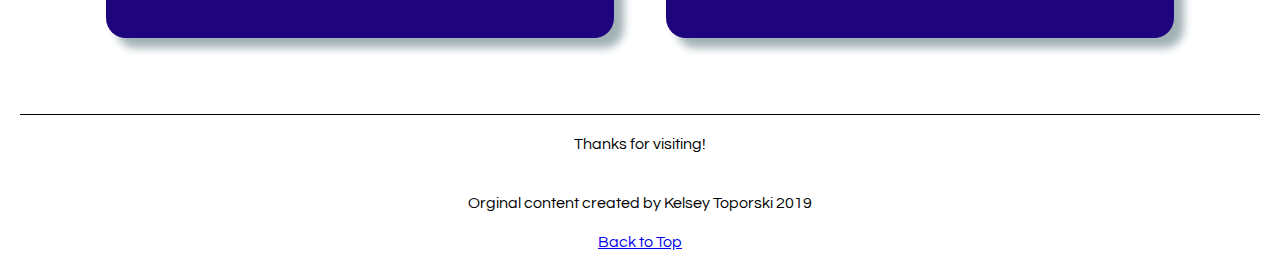
==== commit db523a57: "Add files via upload" ====
--- a/femdict.html
+++ b/femdict.html
@@ -22,7 +22,7 @@
 </head>
 
 <body>
-  <a href="#main" class="skip">Skip to main content</a>
+  <a href="#content" class="skip">Skip to main content</a>
   <header>
     <nav>
         <ul>
@@ -43,7 +43,7 @@
 
   </header>
 
-  <main tabindex="0">
+  <main id= "content" tabindex="0">
 
       <!-- definitions from meriam webster -->
       <!-- interpretations from
--- a/css/style.css
+++ b/css/style.css
@@ -0,0 +1,662 @@
+
+
+a.skip{
+    background: white;
+    padding: 6px;
+    -webkit-transition: top 1s ease-out;
+    transition: left 1s ease-out;
+    z-index: 1;
+    position: absolute;
+    left: 0px;
+    top: -30px;
+}
+
+a.skip:focus{
+    border: 2px solid #1e047d;
+    top: 30px;
+    justify-items: left;
+}
+
+nav ul {
+        display: flex;
+        flex-direction: column;
+        justify-content: space-between;
+        flex-wrap: wrap;
+        padding: 30px 10px;
+}
+
+nav ul li a{
+        display: block;
+        text-decoration: none;
+        padding: 10px 20px;
+        margin: 5px 0px;
+        border: 2px solid #1e047d;
+        font-family: "Questrial", Verdana, Helvetica;
+        background: #d4cccc82;
+        border: none;
+        border-radius: 15px;
+        width: 100%;
+}
+
+nav ul li a:hover, a:focus{
+        color: white;
+        background-color: #1e047d;
+        border: #1e047d 1px solid;
+        border-radius: 15px;
+}
+
+nav ul li a.current{
+        color: white;
+        background-color: #1e047d;
+        border: #1e047d 1px solid;
+        border-radius: 15px;
+}
+
+main{
+    margin: 0px 20px;
+    line-height: 1.2;
+}
+
+
+.fa{
+    position: relative;
+    color: #1e047d;
+}
+
+/* .card.fa{
+    left: 230px;
+    top: -200px;
+} */
+
+.fa:hover, :focus, .active{
+    color: #ffffff;
+}
+
+p{
+    padding: 20px;
+    font-family: "Questrial", Verdana, Helvetica;
+    /* text-transform: capitalize; */
+} 
+
+h1{
+    font-size: 45px;
+    color: #1e047d;
+    font-style: bold;
+    text-align: center;
+    padding-top: 120px;
+    margin: 20px;
+    padding-bottom: 50px;
+    font-family: "Notable", Helvetica, sans-serif;
+    border-bottom: black 1px solid;
+}
+
+#index-header{
+    background: url(../images/women_march_pano_2.jpg);
+    background-attachment: fixed;
+    background-position: center;
+    background-repeat: no-repeat;
+    background-size: cover;
+    min-height: 450px;
+}
+
+.title h1{
+    color: #1e047d;
+    font-family: "Monoton", Helvetica, sans-serif;
+    margin-top: auto;
+    margin-bottom: auto;
+    font-size: 400%;
+    border-bottom: black 0px solid;
+}
+
+@keyframes slidein {
+  from {
+    display: inline;
+    opacity: 0.7;
+    font-size: 400%;
+    }
+  to {
+    display: inline;
+    opacity: 0.1;
+    font-size: 920%;}
+}
+
+@keyframes blinker{
+    0%{
+        opacity: 0;
+      }
+    25%{
+        opacity: 0.4;
+      }
+    50%{
+        opacity: 0.7;
+      }
+    100%{
+        opacity: 0;
+      }
+}
+
+.title h1{
+  animation-name: slidein, blinker;
+  animation-iteration-count: 1, 6;
+  animation-delay: -0.1s, 5s;
+  animation-duration: 5s, 200ms;
+  animation-direction: reverse, normal;
+}
+
+h2{
+    font-family: "Poppins", Verdana, sans-serif;
+    font-weight: bold;
+    font-size: 32px;
+    margin: 20px;
+    text-align: center;
+}
+
+ul li{
+    font-family: "Questrial", Verdana, sans-serif;
+}
+
+header h2{
+    text-align: center;
+}
+
+h3{
+    font-size: 26px;
+    padding: 20px;
+    font-weight: bold;
+    font-family: "Poppins", Verdana, sans-serif;
+    text-align: center;
+}
+
+.flipbox-back h3{
+    color: #ffffff;
+    font-size: 15px;
+    font-weight: bold;
+}
+
+.cards{
+    display: grid;
+    grid-template-columns: 1fr;
+    row-gap: 30px;
+    padding: 10px;
+}
+
+.card{
+    border: 2px solid #1e047d;
+    border-radius: 20px;
+    padding: 30px 20px;
+    place-items: center;
+}
+
+.card p{
+    color: #ffffff;
+    position: relative;
+    bottom: none;
+}
+
+.card i{
+    position: relative;
+    bottom: -45px;
+    font-size: x-large;
+}
+
+.card h2{
+    margin-left: 30px;
+    font-family: "Notable", Helvetica, sans-serif;
+    color: #1e047d;
+}
+
+.card p{
+    position: relative;
+    bottom: 10px;
+    color: #1e047d;
+}
+
+.row{
+    display: grid;
+    grid-template-columns: 1fr;
+    border: 3px solid whitesmoke;
+    box-shadow: 10px 10px 12px #e7e6e6;
+    border-radius: 25px;
+    margin: 30px 20px;
+}
+
+.column2 img{
+    display: block;
+    grid-column: 1;
+    width: 40%;
+    height: 80%;
+    padding: 5px;
+    border: #3007c4 2px dashed;
+    border-radius: 25px;
+    opacity: 1;
+    margin-bottom: 10px;
+    margin-left: auto;
+    margin-right: auto;
+}
+
+.column2 img:hover{
+    border: #7a60d8 6px solid;
+}
+
+.row:nth-child(even) .column2 img {
+    opacity: 0.5;
+  }
+  
+.row:nth-child(odd) .column2 img {
+    opacity: 1;
+  }
+
+.column1{
+    padding-top: 60px;
+}
+
+
+.row h2{
+    text-align: center;
+    font-family: "Notable", Verdana, sans-serif;
+    color:#1e047d;
+}
+
+.row ul{
+    padding: 40px;
+    list-style: circle;
+}
+
+.column2{
+    background: linear-gradient(
+        to top, 
+        #ffffff 0%, 
+        #ffffff 30%, 
+        #c8c2dd 30%, 
+        #c8c2dd 100%);
+    border-radius: 25px 25px 0px 0px;
+}
+
+.flipbox-front h2{
+    color: #f9f7fa;
+    font-family: "Notable", Helvetica, sans-serif;
+    text-align: center;
+    margin-top: auto;
+    margin-bottom: auto;
+    padding: 15px;
+    font-size: 18px;
+}
+
+.flipbox-back h3{
+    padding: 7px 20px;
+}
+
+footer{
+    border-top: black 1px solid;
+    font-family: "Questrial", Helvetica, sans-serif;
+    line-height: 1.2;
+    text-align: center;
+    margin: 20px;
+}
+
+.flipcards{
+    display: flex;
+    flex-wrap: wrap;
+}
+
+.flipbox {
+    flex: 50%;
+    margin: 30px;
+}
+
+.flipbox-back p{
+    color: #fbfbfb;
+    padding: 20px;
+}
+
+.flipbox-front h3{
+    padding: 20px;
+}
+
+.flipbox {
+    background-color: #1e047d;
+    border-radius: 20px;
+    color: black;
+  }
+
+@media screen and (min-width: 800px){
+
+
+    nav ul {
+        flex-direction: row;
+        justify-content: space-between;
+    }
+
+    nav ul li a{
+        border: #1e047d 1px solid;
+    }
+
+    h1{
+        font-size: 50px;
+    }
+
+    .row{
+        display: grid;
+        grid-template-columns: 1fr 1fr;
+    }
+
+    .card.fa{
+        position: relative;
+        left: 330px;
+        top: 10px;
+    }
+
+    .row h2{
+        grid-row: 1;
+    }
+
+    .column1{
+        grid-column: 2;
+    }
+
+    .column2{
+        border-radius: 25px 0px 0px 25px;
+        background: #c8c2dd;
+    }
+
+    .column2 img{
+    grid-column: 1;
+    display: block;
+    width: 90%;
+    height: 40%;
+    margin-top: 30%;
+    margin-left: 20px;
+    margin-bottom: auto;
+
+    }
+
+    .flipbox {
+        flex: 40%;
+        margin: 25px;
+    }
+    
+    .flipbox {
+        background-color: transparent;
+        width: 350px;
+        height: 400px;
+        border: 1px solid white;
+        border-radius: 20px;
+        perspective: 1000px; 
+      }
+    
+      .flipbox-inner {
+        position: relative;
+        width: 100%;
+        height: 100%;
+        transition: transform 1.1s;
+        transform-style: preserve-3d;
+      }
+      
+      .flipbox:hover .flipbox-inner, .flipbox:active .flipbox-inner, .flipbox:active .flipbox-inner.touchstart {
+        transform: rotateY(180deg);
+    }
+      
+      .flipbox-front, .flipbox-back {
+        position: absolute;
+        width: 100%;
+        height: 100%;
+        backface-visibility: hidden;
+      }
+    
+      .flipbox-front h2{
+        text-align: center;
+        color: #f9f7fa;
+        font-family: "Questrial", Helvetica, sans-serif;
+        padding: 150px 20px;
+        font-style: bold;
+        font-size: 20px;
+      }
+      
+      .flipbox-front {
+        background-color: #1e047d;
+        border-radius: 20px;
+        box-shadow: 10px 10px 9px #a2b2b7;
+        color: black;
+      }
+      
+      .flipbox-back {
+        background-color: #195da6a0;
+        border-radius: 20px;
+        color: white;
+        transform: rotateY(180deg);
+      }
+
+      .flipbox-back h3{
+        padding: none;
+    }
+
+      .flipbox-back p{
+        color: black;
+        font-family: "Questrial", Helvetica, sans-serif;
+        font-size: 12px;
+      }
+
+}
+
+@media screen and (min-width: 1024px){
+
+    nav ul {
+        flex-direction: row;
+        justify-content: flex-end;
+        margin-right: 20px;
+    }
+
+    nav ul li{
+        margin-left: 20px;
+    }
+
+    nav ul li a{
+        border: #1e047d 1px solid;
+    }
+
+    h1{
+        font-size: 58px;
+        margin: 40px;
+    }
+
+    main{
+        margin: 50px 80px;
+    }
+
+    .container{
+        display: grid;
+        grid-template-columns: 1fr 1fr;
+    }
+
+    .row{
+        grid-template-columns: 1fr;
+    }
+
+    .card.fa{
+        left: 0px;
+        top: 50px;
+    }
+
+    .column2 img{
+        display: block;
+        width: 50%;
+        height: 50%;
+        margin-bottom: 10px;
+        margin-left: auto;
+        margin-right: auto;
+        margin-top: 50px;
+    }
+
+    .column1{
+    grid-column: 1;
+    padding-top: 0px;
+    padding-bottom: auto;
+    background: #ffffff;
+    /* background: linear-gradient(
+        to top, 
+        #ffffff 0%, 
+        #ffffff 20%, 
+        #edebf1 40%, 
+        #d8d4e4 100%); */
+    border-radius: 0px 0px 25px 25px;
+    }
+
+    .column2{
+        background: #ffffff;
+    }
+
+    img{
+        border: #1e047d 3px dashed;
+    }
+
+    img:hover{
+        border: #7a60d8 6px solid;
+        border-radius: 25px;
+    }
+
+    .row:nth-child(even) .column img:hover{
+        opacity: 1;
+      }
+
+    .cards{
+        grid-template-columns: 1fr 1fr 1fr;
+        grid-template-rows: 1fr;
+        column-gap: 30px;
+    }
+
+    .card{
+        border: 2px solid #1e047d;
+        padding: 20px;
+    }
+
+    .card p{
+        opacity: 0;
+        text-align: center;
+        padding-top: 30px;
+        padding-left: 30px;
+        padding-right: 30px;
+        position: relative;
+        bottom: -2000px;
+    }
+
+    .card h2{
+        color: #1e047d;
+        text-align: center;
+        width: 100%;
+        margin: 0px;
+        position: relative;
+        bottom: -90px;
+    }
+
+    .card i{
+        display: inline-block;
+        width: 100%;
+        font-size: xxx-large;
+        text-align: center;
+        position: relative;
+        bottom: -90px;
+    }
+
+    .card {
+        box-shadow: inset 0 0 0 0 #1e047d;
+        color: #1e047d;
+        transition: color .4s ease-in-out, box-shadow .4s ease-in-out;
+      }
+
+    @keyframes textslidein {
+        from {
+            position: relative;
+            bottom: -2000px;
+          }
+        to {
+            position: relative;
+            bottom: 0px;
+        }
+      }
+
+    @keyframes headerslidein {
+        from {
+            position: relative;
+            bottom: -90px;
+          }
+        to {
+            position: relative;
+            bottom: 30px;
+        }
+      }
+
+    @keyframes iconerase {
+        from {
+            opacity: 1;
+          }
+        to {
+            opacity: 0;
+        }
+      }
+
+    .card:hover .card i{
+        animation-name: iconerase;
+        animation-iteration-count: 1;
+        animation-duration: 100ms;
+        animation-direction: normal;
+        }
+
+
+    .card:hover {
+        box-shadow: inset 0 -600px 0 0 #1e047d;
+    }
+
+    .card:hover p{
+        color: #fff;
+        opacity: 1;
+    }
+
+    .card:hover p{
+        animation-name: textslidein;
+        animation-iteration-count: 1;
+        animation-duration: 400ms;
+        animation-direction: normal;
+        animation-fill-mode: forwards;
+        }
+    
+    .card:hover h2{
+            color: #ffffff;
+            animation-name: headerslidein;
+            animation-iteration-count: 1;
+            animation-duration: 400ms;
+            animation-direction: normal;
+            animation-fill-mode: forwards;
+            }
+
+
+    .card:hover i{
+        animation-name: iconerase;
+        animation-iteration-count: 1;
+        animation-duration: 200ms;
+        animation-direction: normal;
+        animation-fill-mode: forwards;
+    }
+
+}
+
+
+@media screen and (prefers-reduced-motion: reduce){
+    html{
+              scroll-behavior: auto; 
+    }
+
+    a.skip {
+              -webkit-transition: initial; 
+              transition: initial; 
+    }
+
+    .title{
+              background-attachment: initial;
+    }
+
+    .title h1{
+        animation: none !important;
+    }
+
+}
+
